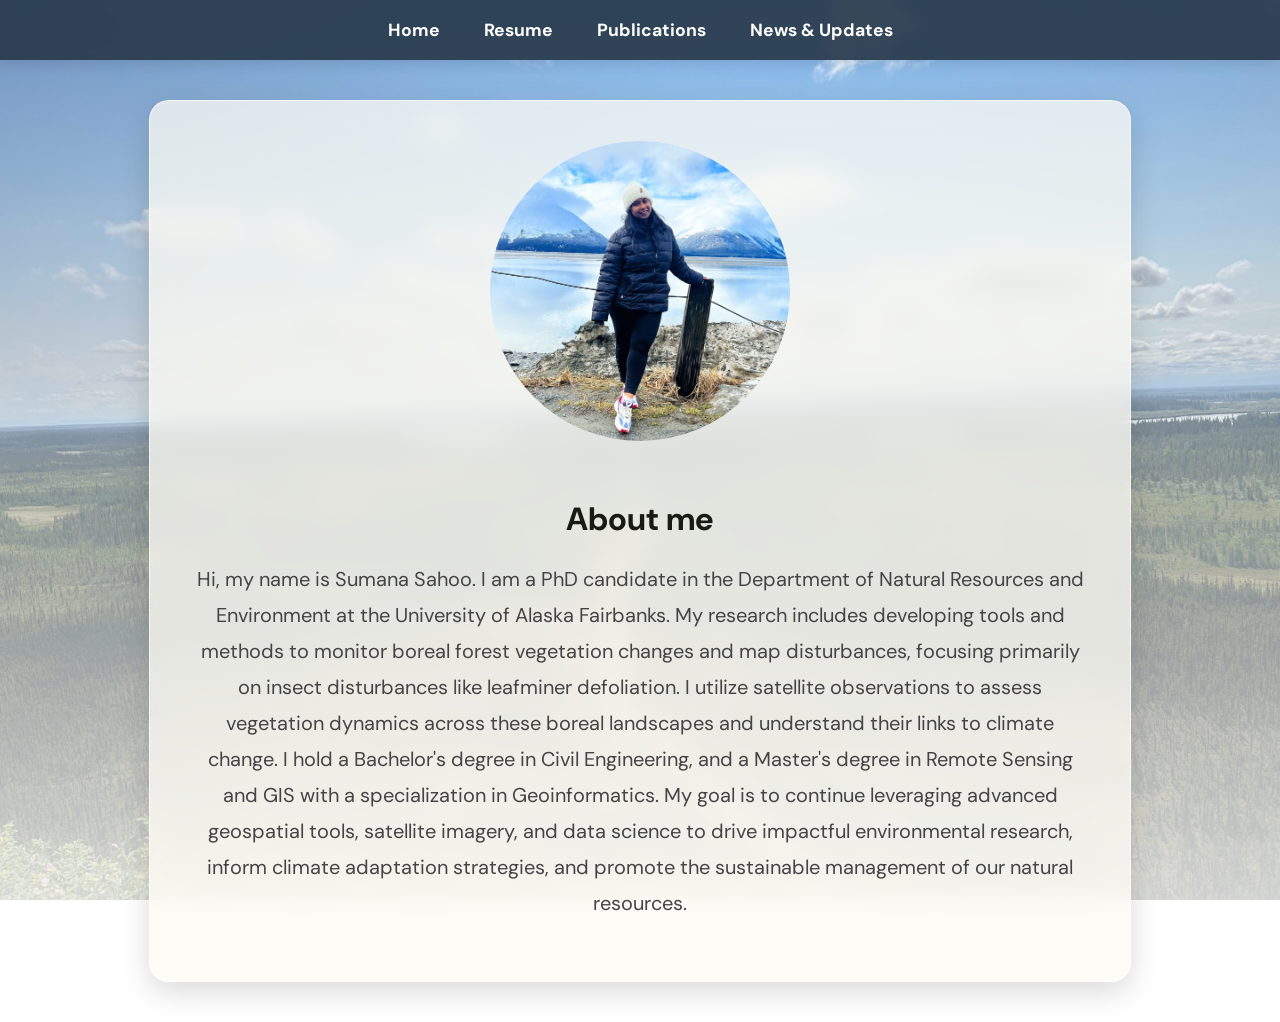
==== index.html @ dcee9668 "Launch website" ====
<!DOCTYPE html>
<html lang="en">
<head>
    <meta charset="UTF-8">
    <meta name="viewport" content="width=device-width, initial-scale=1.0">
    <title>Sumana Sahoo | Home</title>
    <meta name="description" content="Sumana Sahoo — PhD candidate at the University of Alaska Fairbanks studying boreal forest change with satellite remote sensing.">

    <link rel="preconnect" href="https://fonts.googleapis.com">
    <link rel="stylesheet" href="https://fonts.googleapis.com/css2?family=DM+Sans:wght@400;500;700&display=swap">
    <link rel="stylesheet" href="style.css">
</head>
<body>

    <nav>
        <a href="index.html">Home</a>
        <a href="resume.html">Resume</a>
        <a href="publications.html">Publications</a>
        <a href="updates.html">News & Updates</a>
    </nav>

    <div class="container">
        
        <div class="profile-section">
            <img src="profile.jpg" alt="Sumana Sahoo" class="profile-pic">
            
            <h1>About me</h1>
            
            <p>
                Hi, my name is Sumana Sahoo. 
                I am a PhD candidate in the Department of Natural Resources and Environment at the University of Alaska Fairbanks.
                My research includes developing tools and methods to monitor boreal forest vegetation changes and map disturbances, focusing primarily on insect disturbances like leafminer defoliation.
                I utilize satellite observations to assess vegetation dynamics across these boreal landscapes and understand their links to climate change. I hold a Bachelor's degree in Civil Engineering, and a Master's degree in Remote Sensing and GIS with a specialization in Geoinformatics. 
                My goal is to continue leveraging advanced geospatial tools, satellite imagery, and data science to drive impactful environmental research, inform climate adaptation strategies, and promote the sustainable management of our natural resources.
            </p>
        </div>

    </div>

</body>
</html>
---- style.css ----
/* =========================================
   Global Styles & Animations
   ========================================= */
html {
    scroll-behavior: smooth; /* Makes scrolling fluid */
}

body {
    font-family: 'DM Sans', Arial, sans-serif; /* Using your elegant font */
    margin: 0;
    padding: 0;
    
    /* Your beautiful background */
    background-image: linear-gradient(rgba(244, 244, 244, 0.10), rgba(244, 244, 244, 0.85)), url('boreal.jpg');
    background-size: cover; 
    background-position: center; 
    background-attachment: fixed; 
    color: #1A1A14;

}

/* The instruction for the animation */
@keyframes fadeIn {
    from { opacity: 0; transform: translateY(15px); }
    to { opacity: 1; transform: translateY(0); }
}

/* =========================================
   Navigation Bar
   ========================================= */
nav {
    background-color: rgba(44, 62, 80, 0.95); /* Slightly transparent */
    backdrop-filter: blur(5px); /* Blurs the background behind the nav */
    color: white;
    padding: 1.2rem;
    text-align: center;
    position: sticky; /* Keeps it at the top when scrolling */
    top: 0;
    z-index: 1000;
    box-shadow: 0 4px 12px rgba(0,0,0,0.1); /* Soft shadow */
}

nav a {
    color: white;
    text-decoration: none;
    margin: 0 20px;
    font-weight: bold;
    font-size: 1.1rem;
    display: inline-block;
    transition: transform 0.3s ease, color 0.3s ease; /* Fluid hover transition */
}

nav a:hover {
    color: #D9CFA8; /* Changes to a nice mossy gold from your CV */
    transform: translateY(-3px); /* Gently lifts the text up */
}

/* =========================================
   Main Content Layout (The "Frame")
   ========================================= */
.container {
    width: 80%;
    max-width: 900px;
    margin: 40px auto;
    padding: 40px;
    
    /* NEW: Glassmorphism Effect */
    background: rgba(253, 251, 245, 0.75); /* Semi-transparent off-white */
    backdrop-filter: blur(12px); /* Creates the frosted glass blur */
    -webkit-backdrop-filter: blur(12px); /* Safari support */
    
    border-radius: 20px; /* Softer, more fluid corners */
    border: 1px solid rgba(255, 255, 255, 0.6); /* Subtle highlight edge */
    box-shadow: 0 10px 30px rgba(0, 0, 0, 0.15); /* Deep, soft shadow */
    
    transition: transform 0.4s ease, box-shadow 0.4s ease;
}

.container:hover {
    transform: translateY(-5px); /* Entire container lifts slightly on hover */
    box-shadow: 0 15px 35px rgba(0, 0, 0, 0.2);
}

/* =========================================
   Profile Section Styling
   ========================================= */
.profile-section {
    text-align: center;
}

.profile-pic {
    width: 300px; /* INCREASED: Bigger picture */
    height: 300px; /* INCREASED: Bigger picture */
    border-radius: 50%; /* Keeps it a perfect circle */
    object-fit: cover;
    margin-bottom: 30px; /* Added more space below the picture */
    
}

/* NEW: Styling specifically for the bio text to make it larger */
.profile-section p {
    font-size: 1.25rem; /* Makes the bio text larger and easier to read */
    line-height: 1.8; /* Adds breathing room between the lines of text */
    color: #444;
}

/* =========================================
   Resume Page Specific Styles
   ========================================= */
.resume-section {
    margin-bottom: 40px;
}

.resume-section h2 {
    color: #2c3e50;
    text-transform: uppercase;
    font-size: 1.2rem;
    border-bottom: 1px solid #ccc;
    padding-bottom: 5px;
}

.resume-item {
    margin-bottom: 25px;
}

/* This flexbox trick puts the title on the left and the date on the right! */
.resume-header {
    display: flex;
    justify-content: space-between;
    align-items: center;
}

.resume-header .title {
    margin: 0;
    font-size: 1.1rem;
    color: #333;
}

.resume-header .date {
    font-weight: bold;
    color: #666;
}

.institution {
    margin: 5px 0 10px 0;
    font-style: italic;
    color: #555;
}

.resume-section ul {
    margin-top: 0;
    padding-left: 20px;
}

.resume-section li {
    margin-bottom: 8px;
}
/* =========================================
   Phones & small screens
   ========================================= */
img { max-width: 100%; height: auto; }

@media (max-width: 700px) {
    nav { padding: 0.8rem 0.5rem; }
    nav a { margin: 4px 10px; font-size: 1rem; }
    .container { width: auto; margin: 20px 12px; padding: 22px; }
    .container:hover { transform: none; }
    .profile-pic { width: 200px; height: 200px; }
    .profile-section p { font-size: 1.05rem; }
    .resume-header { flex-direction: column; align-items: flex-start; gap: 4px; }
    body { background-attachment: scroll; }
}

/* Keep the contact icons on one line */
.container a[style*="inline-flex"] { vertical-align: middle; }
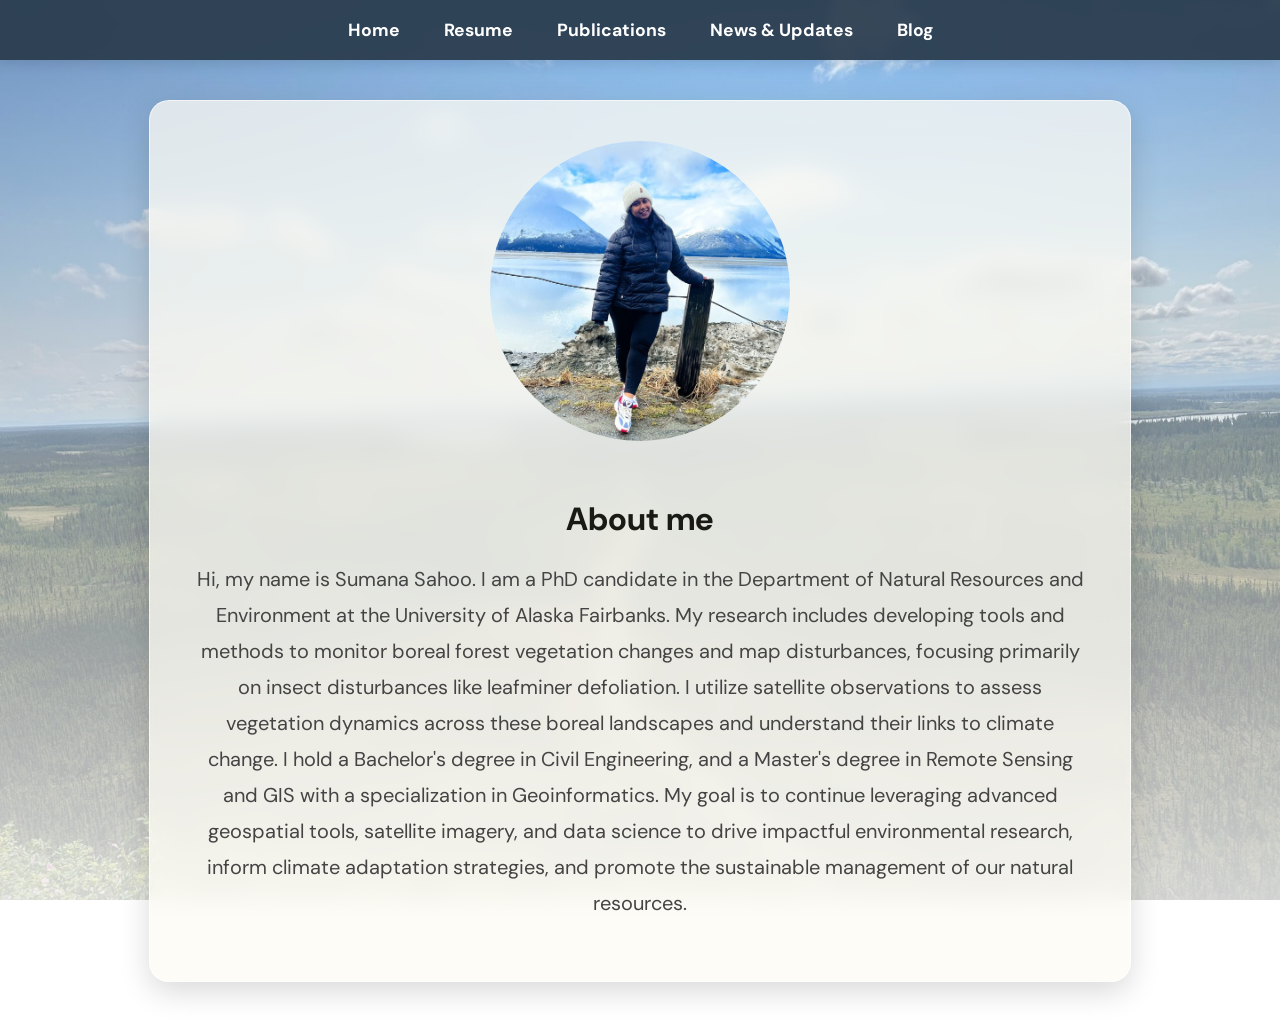
==== commit 25792574: "Updating the website update resume, add blog tab" ====
--- a/index.html
+++ b/index.html
@@ -17,6 +17,7 @@
         <a href="resume.html">Resume</a>
         <a href="publications.html">Publications</a>
         <a href="updates.html">News & Updates</a>
+        <a href="blog.html">Blog</a>
     </nav>
 
     <div class="container">
--- a/style.css
+++ b/style.css
@@ -173,3 +173,33 @@
 
 /* Keep the contact icons on one line */
 .container a[style*="inline-flex"] { vertical-align: middle; }
+
+/* =========================================
+   Blog
+   ========================================= */
+.blog-list { margin-top: 30px; }
+
+.blog-card {
+    display: block;
+    padding: 20px 24px;
+    margin-bottom: 20px;
+    border-radius: 14px;
+    background: rgba(255, 255, 255, 0.55);
+    border: 1px solid #d9cfa8;
+    color: inherit;
+    text-decoration: none;
+    transition: transform 0.2s ease, box-shadow 0.2s ease;
+}
+.blog-card:hover { transform: translateY(-3px); box-shadow: 0 8px 20px rgba(0,0,0,0.12); }
+.blog-card h2 { margin: 6px 0 8px; color: #2c3e50; font-size: 1.3rem; }
+.blog-card p { margin: 0; color: #444; line-height: 1.6; }
+
+.blog-date { font-weight: bold; color: #7a6b3a; font-size: 0.9rem; }
+.blog-empty { text-align: center; color: #666; margin: 40px 0; }
+
+.blog-post { line-height: 1.75; font-size: 1.08rem; }
+.blog-post h1 { margin-bottom: 4px; color: #2c3e50; }
+.blog-post h2 { color: #2c3e50; margin-top: 32px; }
+.blog-post img { border-radius: 10px; margin: 20px 0; }
+.blog-post a { color: #2c3e50; }
+.blog-back { display: inline-block; margin-bottom: 16px; font-weight: bold; text-decoration: none; }
